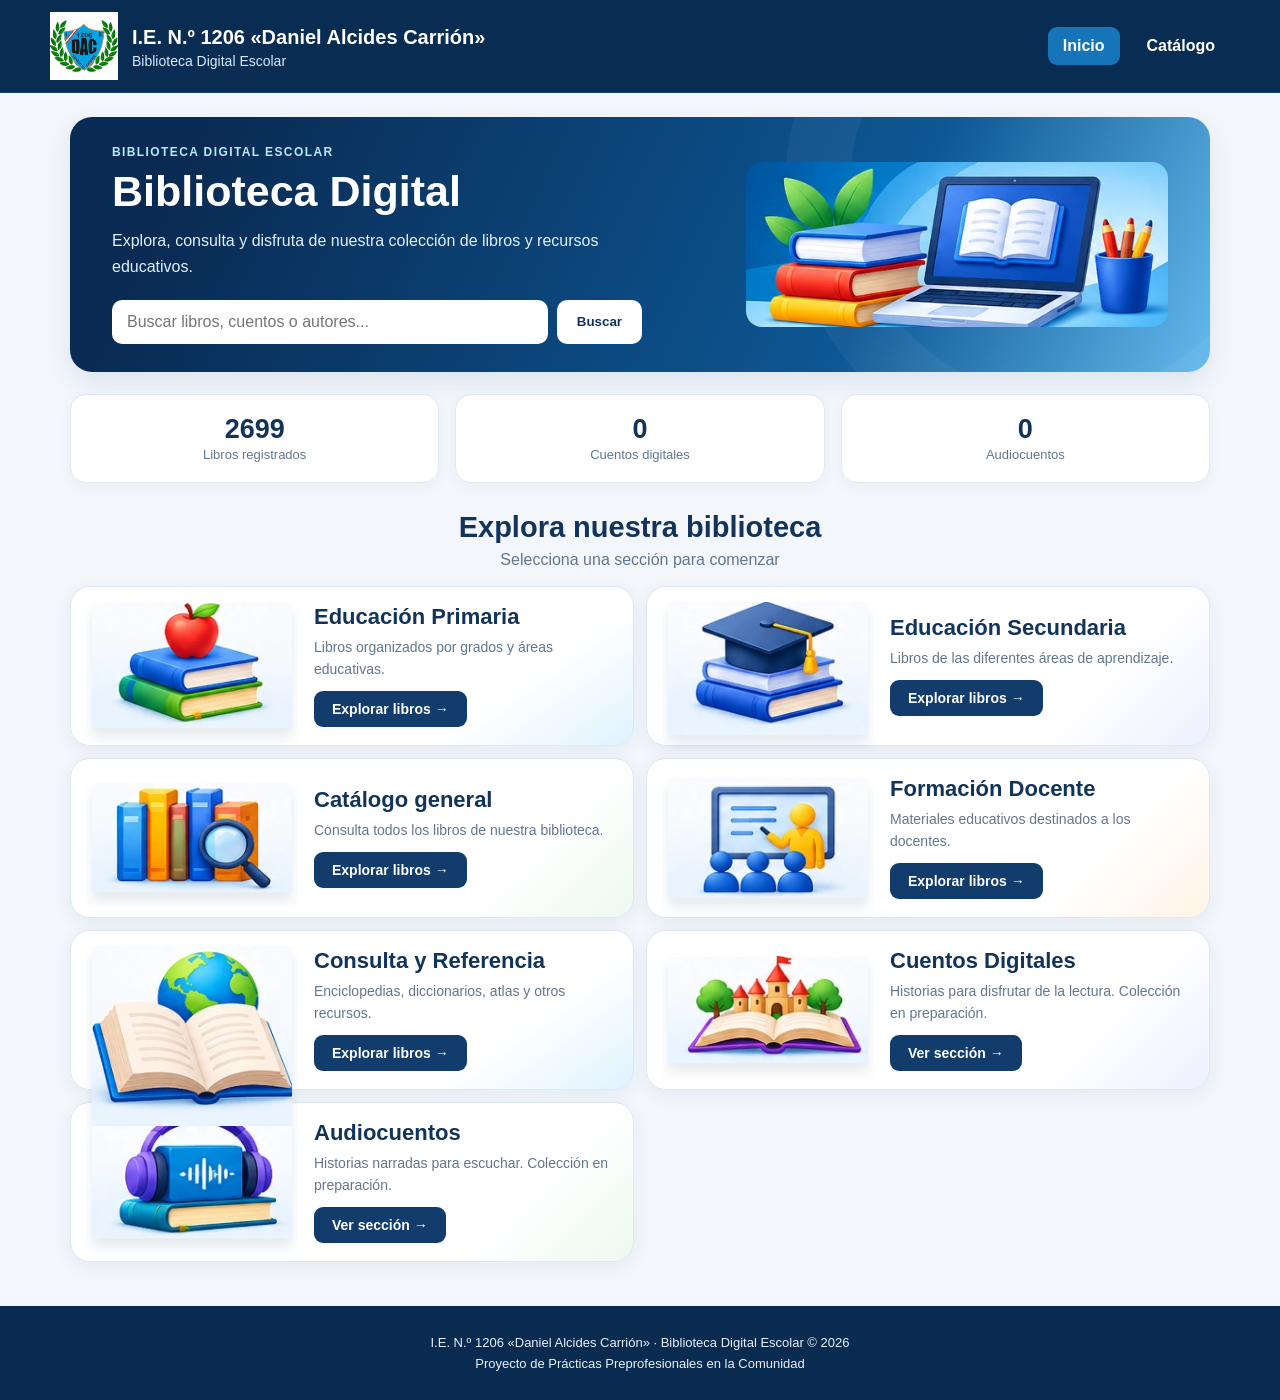
==== index.html @ 5e3fcb14 "Add files via upload" ====
<!DOCTYPE html>
<html lang="es">

<head>
    <meta charset="UTF-8">
    <meta name="viewport" content="width=device-width, initial-scale=1">
    <meta name="description" content="Biblioteca Digital Escolar de la I.E. N.º 1206 Daniel Alcides Carrión">
    <title>Biblioteca Digital | I.E. 1206 DAC</title>
    <style>
        :root {
            --azul: #12345b;
            --oscuro: #092b50;
            --celeste: #e8f5ff;
            --fondo: #f3f7fc;
            --texto: #203851;
            --gris: #62778d
        }

        * {
            box-sizing: border-box
        }

        body {
            margin: 0;
            background: var(--fondo);
            color: var(--texto);
            font-family: 'Segoe UI', Arial, sans-serif
        }

        a:focus-visible,
        input:focus-visible {
            outline: 3px solid #65b8ef;
            outline-offset: 3px
        }

        .barra {
            background: #092c53;
            border-bottom: 1px solid #16446f;
            padding: 12px max(22px, calc((100% - 1180px)/2));
            display: flex;
            align-items: center;
            justify-content: space-between;
            gap: 20px
        }

        .identidad {
            display: flex;
            align-items: center;
            gap: 14px;
            min-width: 0
        }

        .identidad img {
            width: 68px;
            height: 68px;
            object-fit: contain
        }

        .identidad strong {
            display: block;
            font-size: clamp(15px, 2vw, 20px);
            color: #fff;
            line-height: 1.3
        }

        .identidad span {
            display: block;
            font-size: 14px;
            color: #d7eaff;
            margin-top: 3px
        }

        .nav {
            display: flex;
            gap: 12px;
            align-items: center
        }

        .nav a {
            color: #fff;
            text-decoration: none;
            font-weight: 650;
            padding: 10px 15px;
            border-radius: 9px
        }

        .nav a:hover,
        .nav .activo {
            background: #1674b8
        }

        main {
            max-width: 1180px;
            margin: 0 auto;
            padding: 24px 20px 44px
        }

        .hero {
            position: relative;
            overflow: hidden;
            display: grid;
            grid-template-columns: 1.2fr .8fr;
            align-items: center;
            min-height: 230px;
            padding: 28px 42px;
            border-radius: 22px;
            background: linear-gradient(115deg, #092a52 10%, #0d5794 70%, #64b9ed);
            color: #fff;
            box-shadow: 0 10px 26px #1436561a
        }

        .hero:before {
            content: '';
            position: absolute;
            width: 420px;
            height: 420px;
            border: 65px solid #ffffff0c;
            border-radius: 50%;
            right: -125px;
            top: -205px
        }

        .hero h1 {
            font-size: clamp(28px, 4vw, 43px);
            line-height: 1.15;
            margin: 8px 0 12px
        }

        .hero p {
            font-size: 16px;
            line-height: 1.6;
            color: #e1f2ff;
            max-width: 540px;
            margin: 0 0 20px
        }

        .etiqueta {
            font-size: 12px;
            font-weight: 750;
            letter-spacing: 1.4px;
            color: #b9e8ff;
            text-transform: uppercase
        }

        .busqueda {
            display: flex;
            max-width: 530px;
            gap: 9px
        }

        .busqueda input {
            min-width: 0;
            flex: 1;
            border: 0;
            border-radius: 10px;
            padding: 13px 15px;
            font: inherit
        }

        .busqueda button {
            border: 0;
            border-radius: 10px;
            padding: 12px 20px;
            background: #fff;
            color: var(--azul);
            font-weight: 750;
            cursor: pointer
        }

        .busqueda button:hover {
            background: #dff2ff
        }

        .hero-arte {
            position: relative;
            z-index: 1;
            display: flex;
            align-items: center;
            justify-content: center
        }

        .hero-arte img {
            width: 100%;
            max-height: 185px;
            object-fit: contain;
            border-radius: 16px;
            mix-blend-mode: screen
        }

        .titulo {
            text-align: center;
            margin: 18px 0 17px
        }

        .titulo h2 {
            font-size: clamp(23px, 3vw, 29px);
            color: var(--azul);
            margin: 0 0 7px
        }

        .titulo p {
            color: var(--gris);
            margin: 0
        }

        .tarjetas {
            display: grid;
            grid-template-columns: repeat(2, minmax(0, 1fr));
            gap: 12px
        }

        .tarjeta {
            display: flex;
            align-items: center;
            gap: 22px;
            min-width: 0;
            min-height: 157px;
            padding: 15px 21px;
            border: 1px solid #dce8f3;
            border-radius: 20px;
            background: linear-gradient(145deg, #fff 74%, #e0f3ff);
            box-shadow: 0 5px 18px #14365610;
            transition: transform .2s, box-shadow .2s
        }

        .tarjeta:hover {
            transform: translateY(-3px);
            box-shadow: 0 12px 25px #14365620
        }

        .tarjeta:nth-child(4n+2) {
            background: linear-gradient(135deg, #fff 76%, #edf0ff)
        }

        .tarjeta:nth-child(4n+3) {
            background: linear-gradient(135deg, #fff 76%, #ecf9ef)
        }

        .tarjeta:nth-child(4n+4) {
            background: linear-gradient(135deg, #fff 76%, #fff4e6)
        }

        .ilustracion {
            width: 200px;
            min-width: 200px;
            height: 128px;
            display: grid;
            place-items: center;
            font-size: 80px;
            line-height: 1;
            filter: drop-shadow(0 9px 6px #173f631b)
        }

        .ilustracion img {
            width: 100%;
            height: 100%;
            object-fit: contain
        }

        .tarjeta-contenido {
            min-width: 0;
            flex: 1
        }

        .tarjeta h3 {
            color: var(--azul);
            font-size: 22px;
            margin: 0 0 7px
        }

        .tarjeta p {
            font-size: 14px;
            line-height: 1.55;
            color: var(--gris);
            margin: 0 0 10px
        }

        .boton {
            display: inline-flex;
            align-items: center;
            justify-content: center;
            gap: 8px;
            background: #123c6c;
            color: #fff;
            text-decoration: none;
            border-radius: 9px;
            padding: 10px 18px;
            font-size: 14px;
            font-weight: 700
        }

        .boton:hover {
            background: #176b9d
        }

        .estadisticas{
            display:grid;
            grid-template-columns:repeat(3,minmax(0,1fr));
            gap:16px;
            margin:22px 0 28px;
        }

        .estadistica {
            background: #fff;
            border: 1px solid #e0eaf4;
            border-radius: 16px;
            padding: 19px;
            text-align: center;
            box-shadow: 0 4px 14px #1436560b
        }

        .estadistica strong {
            display: block;
            font-size: 27px;
            color: var(--azul)
        }

        .estadistica span {
            font-size: 13px;
            color: var(--gris)
        }

        footer {
            background: var(--oscuro);
            color: #e5f1fc;
            text-align: center;
            padding: 23px 15px;
            font-size: 13px
        }

        footer p {
            margin: 6px 0
        }

        @media(max-width:900px) {
            .tarjeta {
                gap: 12px;
                padding: 18px
            }

            .ilustracion {
                width: 115px;
                min-width: 115px;
                height: 100px;
                font-size: 65px
            }

            .tarjeta h3 {
                font-size: 18px
            }

            .hero-arte img {
                max-height: 145px
            }
        }

        @media(max-width:650px) {
            .barra {
                padding: 12px 16px
            }

            .identidad img {
                width: 52px;
                height: 52px
            }

            .identidad span {
                font-size: 12px
            }

            .nav a {
                padding: 8px;
                font-size: 13px
            }

            .hero {
                grid-template-columns: 1fr;
                padding: 28px 22px;
                min-height: 0
            }

            .hero-arte {
                display: none
            }

            .tarjetas {
                grid-template-columns: 1fr
            }

            .tarjeta {
                min-height: 155px
            }

            .estadisticas {
                gap: 8px
            }

            .estadistica {
                padding: 14px 5px
            }

            .estadistica strong {
                font-size: 22px
            }

            .estadistica span {
                font-size: 11px
            }

            main {
                padding: 16px 14px 35px
            }
        }

        @media(max-width:370px) {
            .busqueda {
                flex-direction: column
            }

            .nav a {
                font-size: 12px
            }

            .tarjeta {
                gap: 8px
            }

            .ilustracion {
                width: 85px;
                min-width: 85px;
                font-size: 55px
            }
        }

        @media(prefers-reduced-motion:reduce) {
            .tarjeta {
                transition: none
            }
        }
    </style>
</head>

<body>
    <nav class="barra" aria-label="Navegación principal">
        <div class="identidad">
            <img src="imagenes/escudo.png" alt="Escudo del colegio">
            <div><strong>I.E. N.º 1206 «Daniel Alcides Carrión»</strong><span>Biblioteca Digital Escolar</span></div>
        </div>
        <div class="nav"><a class="activo" href="index.html" aria-current="page">Inicio</a><a
                href="libros.html?vista=todos">Catálogo</a></div>
    </nav>
    <main>
        <section class="hero" aria-labelledby="titulo-principal">
            <div>
                <div class="etiqueta">Biblioteca Digital Escolar</div>
                <h1 id="titulo-principal">Biblioteca Digital</h1>
                <p>Explora, consulta y disfruta de nuestra colección de libros y recursos educativos.</p>
                <form class="busqueda" action="buscar.html" method="get">
                    <input type="search" name="q" placeholder="Buscar libros, cuentos o autores..."
                        aria-label="Buscar libros, cuentos o autores" required>
                    <button type="submit">Buscar</button>
                </form>
            </div>
            <div class="hero-arte" aria-hidden="true"><img src="imagenes/portada/hero.webp" alt=""></div>
        </section>
        <section class="estadisticas" aria-label="Estadísticas de la biblioteca">
            <div class="estadistica"><strong id="totalLibros">0</strong><span>Libros registrados</span></div>
            <div class="estadistica"><strong id="totalCuentos">0</strong><span>Cuentos digitales</span></div>
            <div class="estadistica"><strong id="totalAudios">0</strong><span>Audiocuentos</span></div>
        </section>
        <section aria-labelledby="titulo-secciones">
            <div class="titulo">
                <h2 id="titulo-secciones">Explora nuestra biblioteca</h2>
                <p>Selecciona una sección para comenzar</p>
            </div>
            <div class="tarjetas">
                <article class="tarjeta">
                    <div class="ilustracion" aria-hidden="true"><img src="imagenes/portada/primaria.webp" alt=""></div>
                    <div class="tarjeta-contenido">
                        <h3>Educación Primaria</h3>
                        <p>Libros organizados por grados y áreas educativas.</p><a class="boton"
                            href="primaria.html">Explorar libros →</a>
                    </div>
                </article>
                <article class="tarjeta">
                    <div class="ilustracion" aria-hidden="true"><img src="imagenes/portada/secundaria.webp" alt="">
                    </div>
                    <div class="tarjeta-contenido">
                        <h3>Educación Secundaria</h3>
                        <p>Libros de las diferentes áreas de aprendizaje.</p><a class="boton"
                            href="secundaria.html">Explorar libros →</a>
                    </div>
                </article>
                <article class="tarjeta">
                    <div class="ilustracion" aria-hidden="true"><img src="imagenes/portada/catalogo.webp" alt=""></div>
                    <div class="tarjeta-contenido">
                        <h3>Catálogo general</h3>
                        <p>Consulta todos los libros de nuestra biblioteca.</p><a class="boton"
                            href="libros.html?vista=todos">Explorar libros →</a>
                    </div>
                </article>
                <article class="tarjeta">
                    <div class="ilustracion" aria-hidden="true"><img src="imagenes/portada/docente.webp" alt=""></div>
                    <div class="tarjeta-contenido">
                        <h3>Formación Docente</h3>
                        <p>Materiales educativos destinados a los docentes.</p><a class="boton"
                            href="docente.html">Explorar libros →</a>
                    </div>
                </article>
                <article class="tarjeta">
                    <div class="ilustracion" aria-hidden="true"><img src="imagenes/portada/referencia.webp" alt="">
                    </div>
                    <div class="tarjeta-contenido">
                        <h3>Consulta y Referencia</h3>
                        <p>Enciclopedias, diccionarios, atlas y otros recursos.</p><a class="boton"
                            href="transversal.html">Explorar libros →</a>
                    </div>
                </article>
                <article class="tarjeta">
                    <div class="ilustracion" aria-hidden="true"><img src="imagenes/portada/cuentos.webp" alt=""></div>
                    <div class="tarjeta-contenido">
                        <h3>Cuentos Digitales</h3>
                        <p>Historias para disfrutar de la lectura. Colección en preparación.</p><a class="boton"
                            href="cuentos.html">Ver sección →</a>
                    </div>
                </article>
                <article class="tarjeta">
                    <div class="ilustracion" aria-hidden="true"><img src="imagenes/portada/audios.webp" alt=""></div>
                    <div class="tarjeta-contenido">
                        <h3>Audiocuentos</h3>
                        <p>Historias narradas para escuchar. Colección en preparación.</p><a class="boton"
                            href="audiocuentos.html">Ver sección →</a>
                    </div>
                </article>
            </div>
        </section>
    </main>
    <footer>
        <p>I.E. N.º 1206 «Daniel Alcides Carrión» · Biblioteca Digital Escolar © 2026</p>
        <p>Proyecto de Prácticas Preprofesionales en la Comunidad</p>
    </footer>
    <script src="js/estadisticas.js"></script>
</body>

</html>
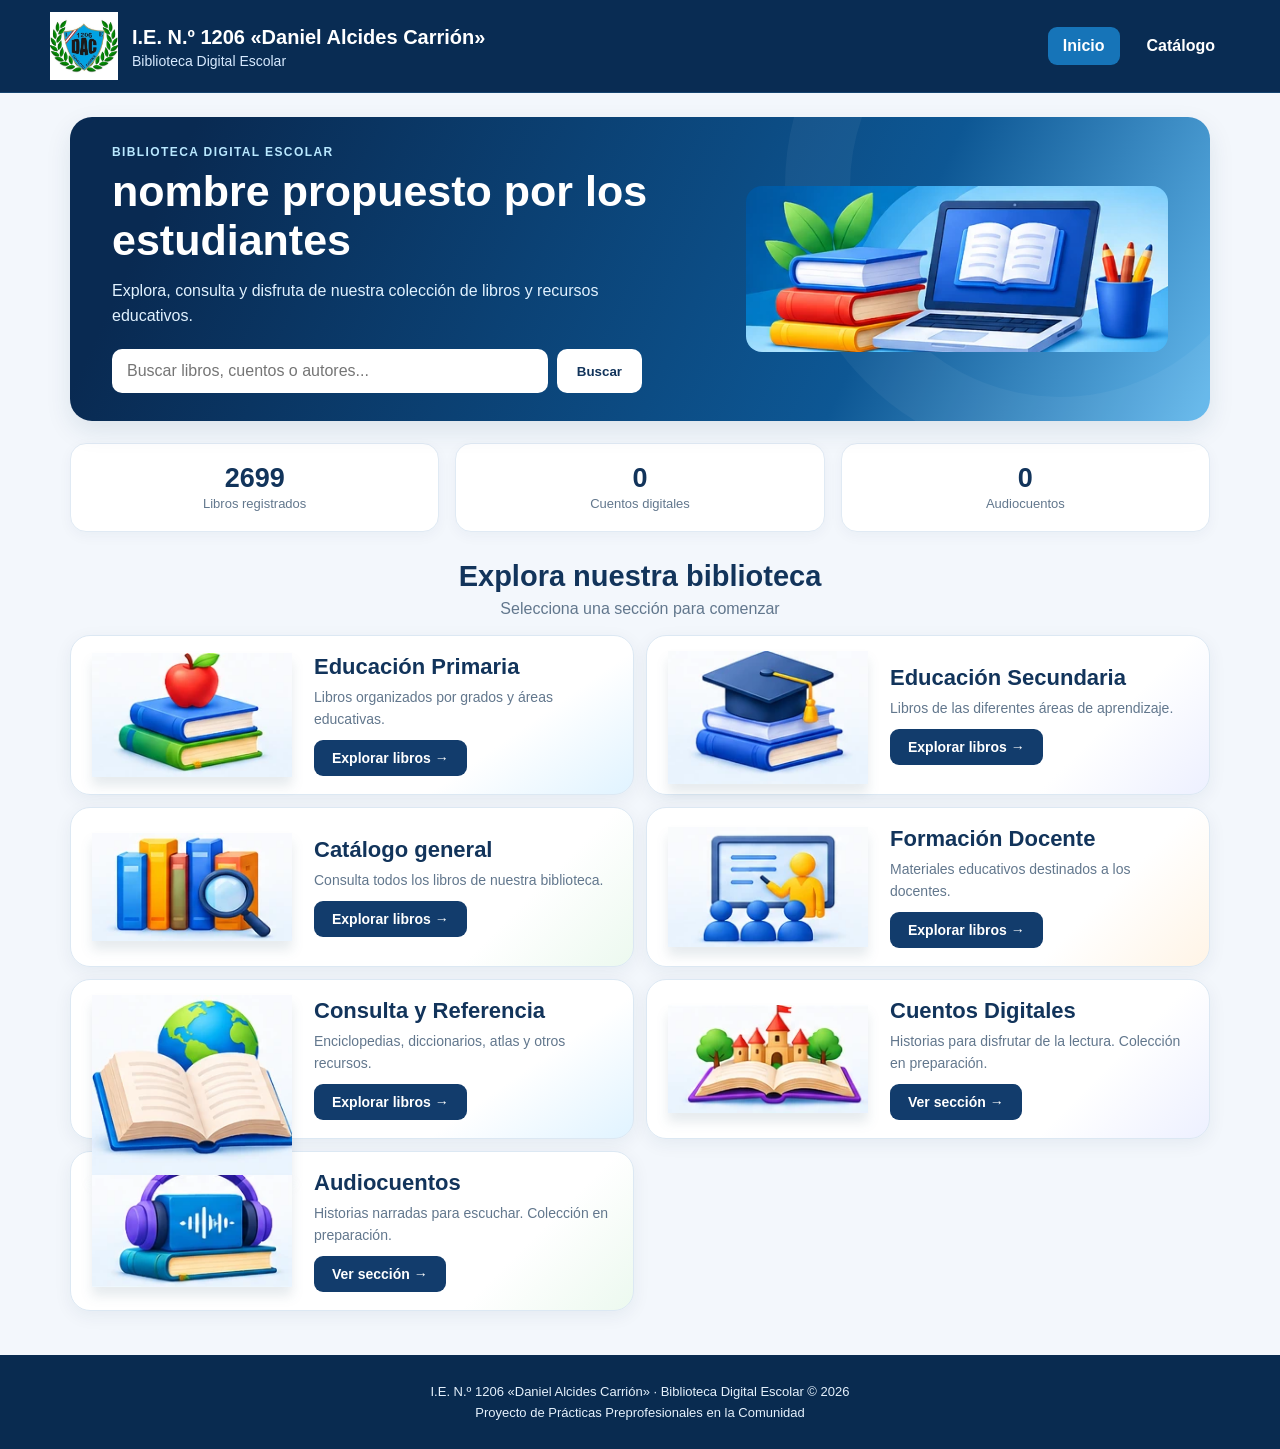
==== commit eb5c207c: "Update index.html" ====
--- a/index.html
+++ b/index.html
@@ -110,6 +110,7 @@
         }
 
         .hero:before {
+            pointer-events: none;
             content: '';
             position: absolute;
             width: 420px;
@@ -143,9 +144,27 @@
         }
 
         .busqueda {
-            display: flex;
-            max-width: 530px;
-            gap: 9px
+    position: relative;
+    z-index: 10;
+    display: flex;
+    width: 100%;
+    max-width: 530px;
+    gap: 9px;
+}
+
+        .busqueda input {
+            position: relative;
+            z-index: 11;
+            min-width: 0;
+            flex: 1;
+            border: 0;
+            border-radius: 10px;
+            padding: 13px 15px;
+            font: inherit;
+            font-size: 16px;
+            background: #ffffff;
+            color: #203851;
+            pointer-events: auto;
         }
 
         .busqueda input {
@@ -453,7 +472,7 @@
         <section class="hero" aria-labelledby="titulo-principal">
             <div>
                 <div class="etiqueta">Biblioteca Digital Escolar</div>
-                <h1 id="titulo-principal">Biblioteca Digital</h1>
+                <h1 id="titulo-principal">nombre propuesto por los estudiantes</h1>
                 <p>Explora, consulta y disfruta de nuestra colección de libros y recursos educativos.</p>
                 <form class="busqueda" action="buscar.html" method="get">
                     <input type="search" name="q" placeholder="Buscar libros, cuentos o autores..."
@@ -542,4 +561,4 @@
     <script src="js/estadisticas.js"></script>
 </body>
 
-</html>+</html>
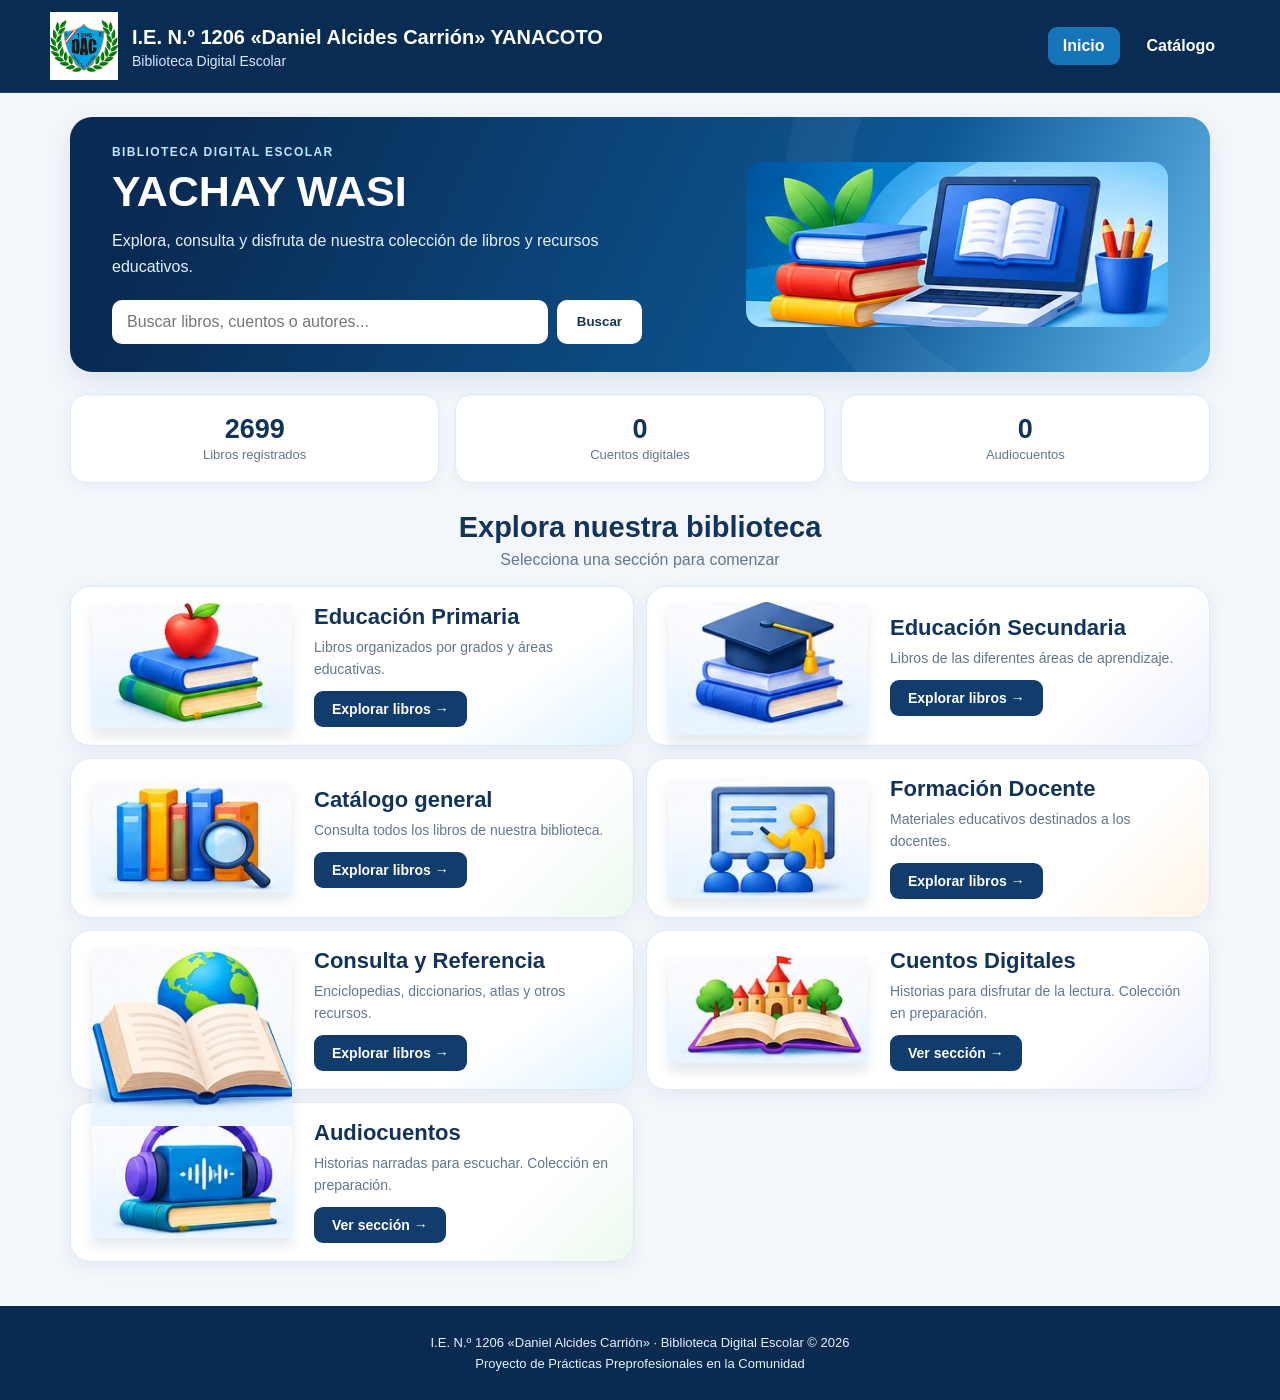
==== commit 97dc8fc7: "Update index.html" ====
--- a/index.html
+++ b/index.html
@@ -463,7 +463,7 @@
     <nav class="barra" aria-label="Navegación principal">
         <div class="identidad">
             <img src="imagenes/escudo.png" alt="Escudo del colegio">
-            <div><strong>I.E. N.º 1206 «Daniel Alcides Carrión»</strong><span>Biblioteca Digital Escolar</span></div>
+            <div><strong>I.E. N.º 1206 «Daniel Alcides Carrión» YANACOTO</strong><span>Biblioteca Digital Escolar</span></div>
         </div>
         <div class="nav"><a class="activo" href="index.html" aria-current="page">Inicio</a><a
                 href="libros.html?vista=todos">Catálogo</a></div>
@@ -472,7 +472,7 @@
         <section class="hero" aria-labelledby="titulo-principal">
             <div>
                 <div class="etiqueta">Biblioteca Digital Escolar</div>
-                <h1 id="titulo-principal">nombre propuesto por los estudiantes</h1>
+                <h1 id="titulo-principal">YACHAY WASI</h1>
                 <p>Explora, consulta y disfruta de nuestra colección de libros y recursos educativos.</p>
                 <form class="busqueda" action="buscar.html" method="get">
                     <input type="search" name="q" placeholder="Buscar libros, cuentos o autores..."
